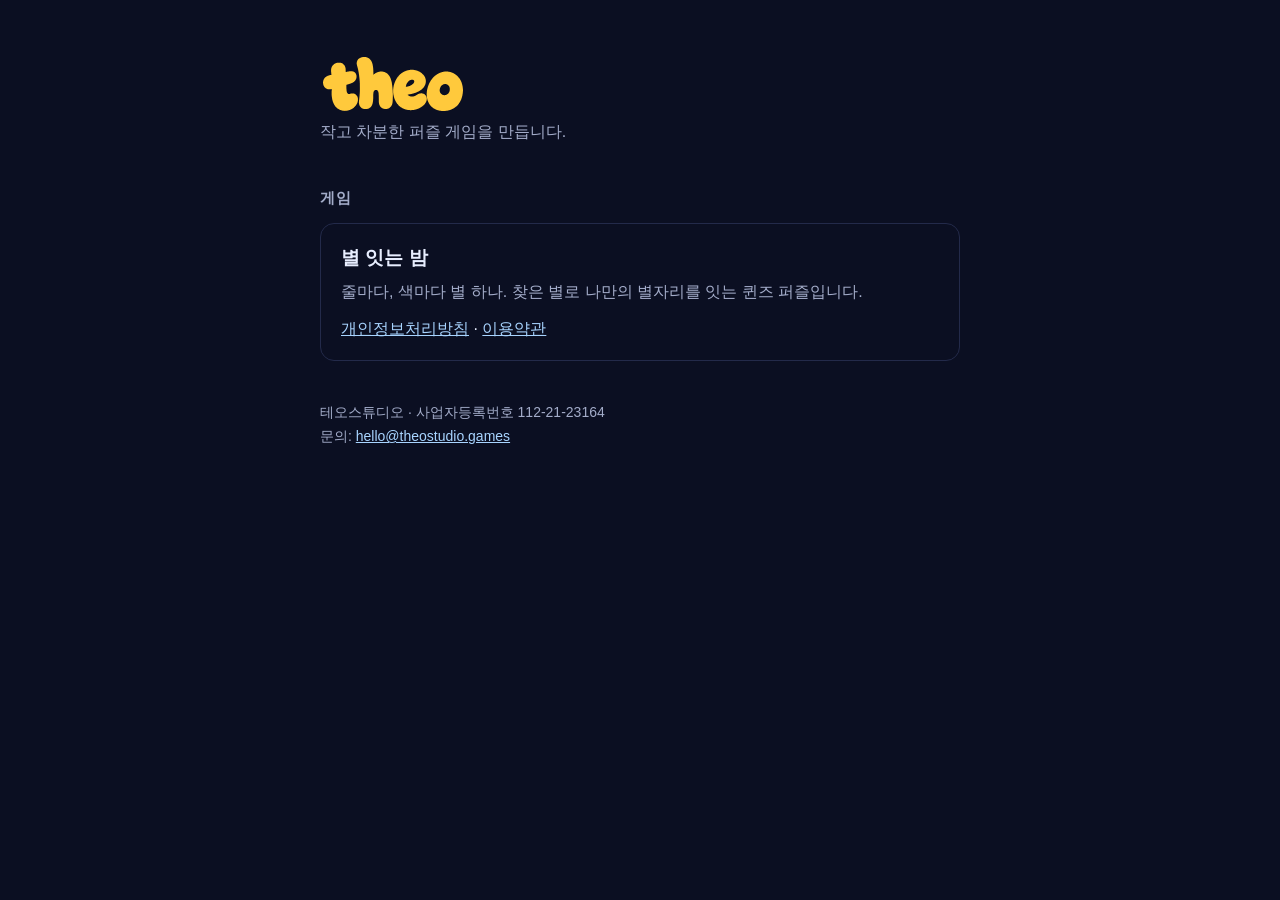
==== index.html @ 3d40fd0f "사이트 브랜드 적용: 파비콘·앱 아이콘·매니페스트, 상단 theo 로고, 약관 링크, 사업자 정보·문의 hello@" ====
<!doctype html>
<html lang="ko">
<head>
<meta charset="utf-8">
<meta name="viewport" content="width=device-width, initial-scale=1">
<link rel="icon" href="/favicon.ico" sizes="any">
<link rel="icon" href="/favicon.svg" type="image/svg+xml">
<link rel="apple-touch-icon" href="/apple-touch-icon.png">
<link rel="manifest" href="/site.webmanifest">
<meta name="theme-color" content="#0b0f22">
<title>theo studio games</title>
<style>
  :root { --bg: #0b0f22; --fg: #e8eeff; --muted: #a3acc9; --line: #232a4a; --accent: #a8d4ff; }
  body { margin: 0; background: var(--bg); color: var(--fg); font: 16px/1.7 -apple-system, "Apple SD Gothic Neo", "Noto Sans KR", sans-serif; }
  main { max-width: 640px; margin: 0 auto; padding: 56px 20px 64px; }
  h1 { font-size: 28px; margin: 0 0 6px; }
  .lead { color: var(--muted); margin: 0 0 40px; }
  h2 { font-size: 15px; color: var(--muted); font-weight: 600; letter-spacing: .04em; margin: 0 0 12px; }
  .app { border: 1px solid var(--line); border-radius: 14px; padding: 18px 20px; }
  .app h3 { margin: 0 0 4px; font-size: 19px; }
  .app p { margin: 0 0 10px; color: var(--muted); }
  a { color: var(--accent); }
  footer { margin-top: 40px; color: var(--muted); font-size: 14px; }
</style>
</head>
<body>
<main>
  <h1><img src="/logo-header.svg" alt="theo studio games" width="168" height="56" style="display:block;margin-left:-11px"></h1>
  <p class="lead">작고 차분한 퍼즐 게임을 만듭니다.</p>

  <h2>게임</h2>
  <div class="app">
    <h3>별 잇는 밤</h3>
    <p>줄마다, 색마다 별 하나. 찾은 별로 나만의 별자리를 잇는 퀸즈 퍼즐입니다.</p>
    <a href="starnight/privacy/">개인정보처리방침</a> · <a href="starnight/terms/">이용약관</a>
  </div>

  <footer>테오스튜디오 · 사업자등록번호 112-21-23164<br>문의: <a href="mailto:hello@theostudio.games">hello@theostudio.games</a></footer>
</main>
</body>
</html>
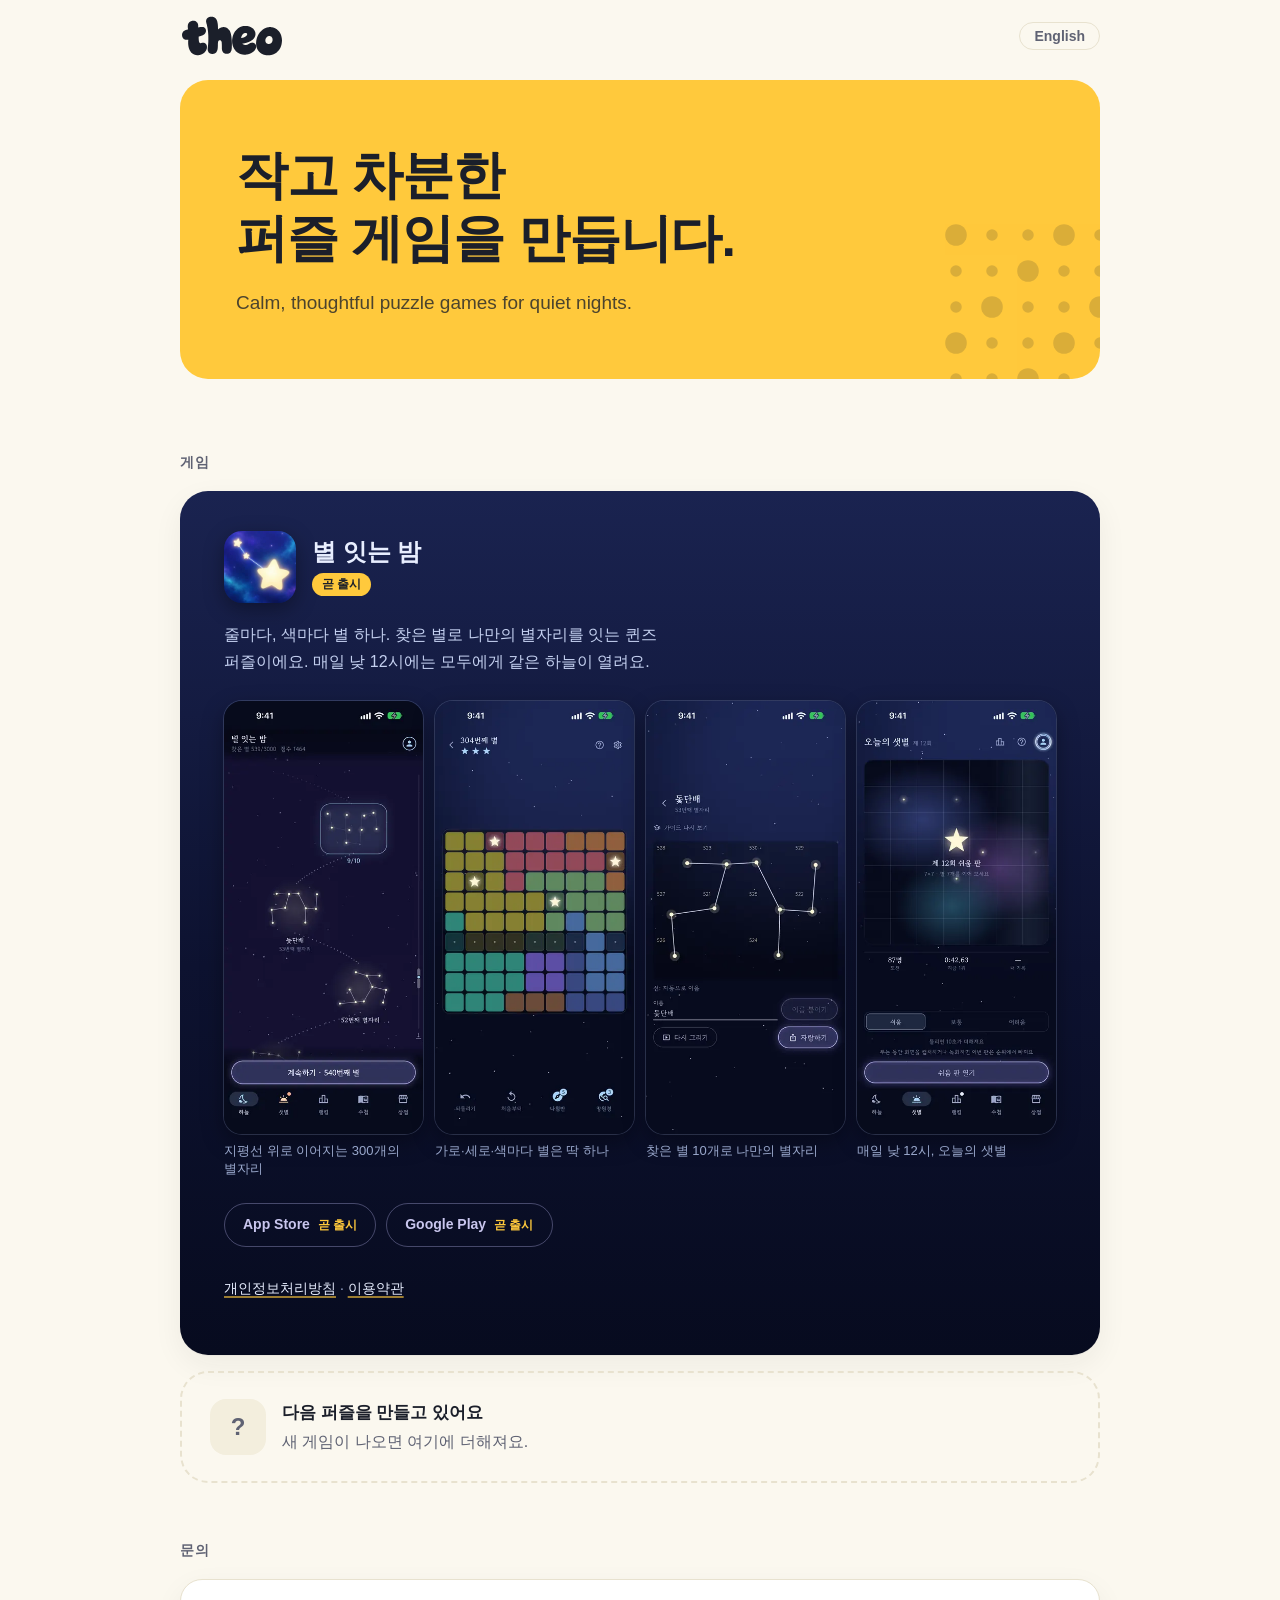
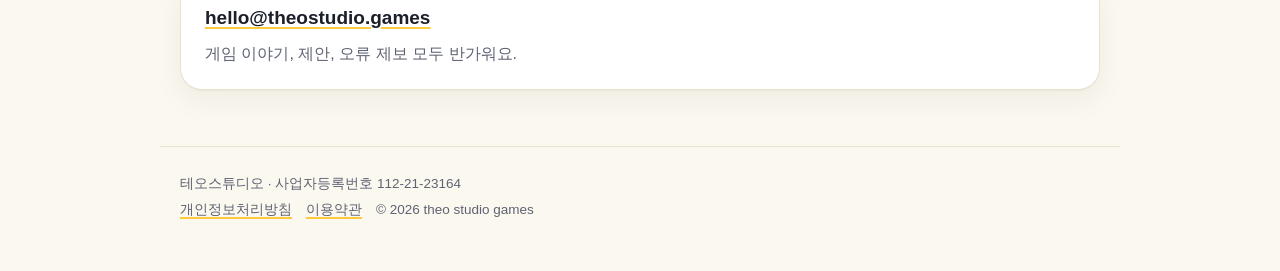
==== commit 0ddb8f04: "theostudio.games 홈페이지 전면 디자인: 노랑 theo 브랜드, 별 잇는 밤 카드(실기 화면 4장·곧 출시), 다음 게임 자리, 한/영, 다크·라이트, 약관·방침 공통" ====
--- a/index.html
+++ b/index.html
@@ -3,39 +3,42 @@
 <head>
 <meta charset="utf-8">
 <meta name="viewport" content="width=device-width, initial-scale=1">
-<link rel="icon" href="/favicon.ico" sizes="any">
-<link rel="icon" href="/favicon.svg" type="image/svg+xml">
-<link rel="apple-touch-icon" href="/apple-touch-icon.png">
-<link rel="manifest" href="/site.webmanifest">
-<meta name="theme-color" content="#0b0f22">
 <title>theo studio games</title>
-<style>
-  :root { --bg: #0b0f22; --fg: #e8eeff; --muted: #a3acc9; --line: #232a4a; --accent: #a8d4ff; }
-  body { margin: 0; background: var(--bg); color: var(--fg); font: 16px/1.7 -apple-system, "Apple SD Gothic Neo", "Noto Sans KR", sans-serif; }
-  main { max-width: 640px; margin: 0 auto; padding: 56px 20px 64px; }
-  h1 { font-size: 28px; margin: 0 0 6px; }
-  .lead { color: var(--muted); margin: 0 0 40px; }
-  h2 { font-size: 15px; color: var(--muted); font-weight: 600; letter-spacing: .04em; margin: 0 0 12px; }
-  .app { border: 1px solid var(--line); border-radius: 14px; padding: 18px 20px; }
-  .app h3 { margin: 0 0 4px; font-size: 19px; }
-  .app p { margin: 0 0 10px; color: var(--muted); }
-  a { color: var(--accent); }
-  footer { margin-top: 40px; color: var(--muted); font-size: 14px; }
-</style>
+<meta name="description" content="작고 차분한 퍼즐 게임을 만듭니다.">
+<meta name="color-scheme" content="light dark">
+<meta name="theme-color" content="#fbf8ef" media="(prefers-color-scheme: light)">
+<meta name="theme-color" content="#13161f" media="(prefers-color-scheme: dark)">
+<link rel="icon" href="favicon.ico" sizes="any">
+<link rel="icon" href="favicon.svg" type="image/svg+xml">
+<link rel="apple-touch-icon" href="apple-touch-icon.png">
+<link rel="manifest" href="site.webmanifest">
+<link rel="stylesheet" href="style.css">
+<meta property="og:title" content="theo studio games">
+<meta property="og:description" content="작고 차분한 퍼즐 게임을 만듭니다.">
+<meta property="og:image" content="https://theostudio.games/icon-512.png">
 </head>
-<body>
-<main>
-  <h1><img src="/logo-header.svg" alt="theo studio games" width="168" height="56" style="display:block;margin-left:-11px"></h1>
-  <p class="lead">작고 차분한 퍼즐 게임을 만듭니다.</p>
+<body><div class="wrap"><header class="top">
+  <a class="logo" href="./" aria-label="theo studio games"><img class="on-light" src="img/theo-navy.svg" alt="theo" width="120" height="40"><img class="on-dark" src="img/theo-yellow.svg" alt="theo" width="120" height="40"></a>
+  <a class="lang" href="en/" hreflang="en" lang="en">English</a>
+</header></div>
+<main class="wrap">
+  <section class="hero"><h1>작고 차분한<br>퍼즐 게임을 만듭니다.</h1><p lang="en">Calm, thoughtful puzzle games for quiet nights.</p><svg class="dots" viewBox="0 0 100 100" aria-hidden="true"><g fill="#1b1f2a"><circle cx="10" cy="10" r="6"/><circle cx="10" cy="30" r="3.2"/><circle cx="10" cy="50" r="3.2"/><circle cx="10" cy="70" r="6"/><circle cx="10" cy="90" r="3.2"/><circle cx="30" cy="10" r="3.2"/><circle cx="30" cy="30" r="3.2"/><circle cx="30" cy="50" r="6"/><circle cx="30" cy="70" r="3.2"/><circle cx="30" cy="90" r="3.2"/><circle cx="50" cy="10" r="3.2"/><circle cx="50" cy="30" r="6"/><circle cx="50" cy="50" r="3.2"/><circle cx="50" cy="70" r="3.2"/><circle cx="50" cy="90" r="6"/><circle cx="70" cy="10" r="6"/><circle cx="70" cy="30" r="3.2"/><circle cx="70" cy="50" r="3.2"/><circle cx="70" cy="70" r="6"/><circle cx="70" cy="90" r="3.2"/><circle cx="90" cy="10" r="3.2"/><circle cx="90" cy="30" r="3.2"/><circle cx="90" cy="50" r="6"/><circle cx="90" cy="70" r="3.2"/><circle cx="90" cy="90" r="3.2"/></g></svg></section>
 
-  <h2>게임</h2>
-  <div class="app">
-    <h3>별 잇는 밤</h3>
-    <p>줄마다, 색마다 별 하나. 찾은 별로 나만의 별자리를 잇는 퀸즈 퍼즐입니다.</p>
-    <a href="starnight/privacy/">개인정보처리방침</a> · <a href="starnight/terms/">이용약관</a>
-  </div>
+  <section class="sec" aria-labelledby="games"><h2 id="games">게임</h2>
+    <article class="game">
+      <div class="game-head"><img src="img/starnight-icon.webp" alt="" width="72" height="72"><div><h3>별 잇는 밤</h3><span class="badge">곧 출시</span></div></div>
+      <p class="game-desc">줄마다, 색마다 별 하나. 찾은 별로 나만의 별자리를 잇는 퀸즈 퍼즐이에요. 매일 낮 12시에는 모두에게 같은 하늘이 열려요.</p>
+      <div class="shots"><figure><img src="img/starnight-sky-ko.webp" alt="지평선 위로 이어지는 300개의 별자리" width="390" height="847" loading="lazy"><figcaption>지평선 위로 이어지는 300개의 별자리</figcaption></figure><figure><img src="img/starnight-board-ko.webp" alt="가로·세로·색마다 별은 딱 하나" width="390" height="847" loading="lazy"><figcaption>가로·세로·색마다 별은 딱 하나</figcaption></figure><figure><img src="img/starnight-constellation-ko.webp" alt="찾은 별 10개로 나만의 별자리" width="390" height="847" loading="lazy"><figcaption>찾은 별 10개로 나만의 별자리</figcaption></figure><figure><img src="img/starnight-daily-ko.webp" alt="매일 낮 12시, 오늘의 샛별" width="390" height="847" loading="lazy"><figcaption>매일 낮 12시, 오늘의 샛별</figcaption></figure></div>
+      <div class="stores"><span class="store">App Store <small>곧 출시</small></span><span class="store">Google Play <small>곧 출시</small></span></div>
+      <p class="game-links"><a href="starnight/privacy/">개인정보처리방침</a> · <a href="starnight/terms/">이용약관</a></p>
+    </article>
+    <div class="next"><span class="ph" aria-hidden="true">?</span><div><b>다음 퍼즐을 만들고 있어요</b>새 게임이 나오면 여기에 더해져요.</div></div>
+  </section>
 
-  <footer>테오스튜디오 · 사업자등록번호 112-21-23164<br>문의: <a href="mailto:hello@theostudio.games">hello@theostudio.games</a></footer>
+  <section class="sec" aria-labelledby="contact"><h2 id="contact">문의</h2>
+    <div class="contact"><p><a href="mailto:hello@theostudio.games">hello@theostudio.games</a></p><p style="margin-top:6px;color:var(--muted)">게임 이야기, 제안, 오류 제보 모두 반가워요.</p></div>
+  </section>
 </main>
+<footer class="wrap foot"><div class="row"><span>테오스튜디오 · 사업자등록번호 112-21-23164</span></div><div class="row"><a href="starnight/privacy/">개인정보처리방침</a><a href="starnight/terms/">이용약관</a><span>© 2026 theo studio games</span></div></footer>
 </body>
 </html>
--- a/style.css
+++ b/style.css
@@ -0,0 +1,92 @@
+/* theo studio games · 브랜드: 노랑 #ffc93c · 남색 #1b1f2a (theo-infra/docs/브랜드.md) */
+:root{
+  --yellow:#ffc93c; --navy:#1b1f2a;
+  --bg:#fbf8ef; --surface:#ffffff; --fg:#1b1f2a; --muted:#5f6273; --line:#e8e2cf;
+  --link:#1b1f2a; --link-line:#ffc93c; --chip:#f3eedd;
+  --shadow:0 1px 0 rgba(27,31,42,.04),0 10px 30px rgba(27,31,42,.06);
+}
+@media (prefers-color-scheme:dark){
+  :root{
+    --bg:#13161f; --surface:#1b1f2a; --fg:#f3f1ea; --muted:#a9abb8; --line:#2b3040;
+    --link:#ffc93c; --link-line:rgba(255,201,60,.45); --chip:#242938;
+    --shadow:0 1px 0 rgba(0,0,0,.2),0 10px 30px rgba(0,0,0,.25);
+  }
+}
+*{box-sizing:border-box}
+html{-webkit-text-size-adjust:100%}
+body{margin:0;background:var(--bg);color:var(--fg);font:16px/1.7 -apple-system,BlinkMacSystemFont,"Apple SD Gothic Neo","Noto Sans KR","Segoe UI",sans-serif;word-break:keep-all;overflow-wrap:break-word}
+a{color:var(--link);text-decoration:underline;text-decoration-color:var(--link-line);text-decoration-thickness:2px;text-underline-offset:3px}
+a:hover{text-decoration-color:currentColor}
+img{max-width:100%;display:block}
+.wrap{max-width:960px;margin:0 auto;padding:0 20px}
+
+/* 위 막대 */
+.top{display:flex;align-items:center;justify-content:space-between;height:72px}
+.logo{display:block;width:120px;height:40px;margin-left:-8px}
+.logo .on-dark{display:none}
+@media (prefers-color-scheme:dark){.logo .on-light{display:none}.logo .on-dark{display:block}}
+.lang{font-size:14px;font-weight:600;text-decoration:none;color:var(--muted);border:1px solid var(--line);border-radius:999px;padding:6px 14px;line-height:1}
+.lang:hover{color:var(--fg);border-color:var(--fg)}
+
+/* 첫 화면 */
+.hero{background:var(--yellow);color:var(--navy);border-radius:28px;padding:44px 28px 40px;margin:8px 0 56px;position:relative;overflow:hidden}
+.hero h1{margin:0;font-size:clamp(30px,7.4vw,52px);line-height:1.22;letter-spacing:-.02em;font-weight:800;max-width:14em}
+.hero p{margin:16px 0 0;font-size:clamp(16px,2.4vw,19px);font-weight:500;opacity:.78;max-width:30em}
+.hero .dots{position:absolute;right:-18px;bottom:-18px;width:180px;height:180px;opacity:.16;pointer-events:none}
+
+/* 구역 제목 */
+.sec{margin:0 0 56px}
+.sec h2{font-size:14px;font-weight:700;letter-spacing:.08em;text-transform:uppercase;color:var(--muted);margin:0 0 16px}
+
+/* 게임 카드 */
+.game{background:linear-gradient(180deg,#1a2350 0%,#0d1230 55%,#070b1f 100%);color:#e8eeff;border-radius:28px;padding:28px 0 28px;box-shadow:var(--shadow);overflow:hidden}
+.game-head{display:flex;gap:16px;align-items:center;padding:0 28px}
+.game-head img{width:72px;height:72px;border-radius:18px;flex:none;box-shadow:0 6px 20px rgba(0,0,0,.35)}
+.game-head h3{margin:0;font-size:24px;line-height:1.25;font-weight:800}
+.badge{display:inline-block;margin-top:6px;font-size:12px;font-weight:700;color:var(--navy);background:var(--yellow);border-radius:999px;padding:3px 10px;line-height:1.4}
+.game-desc{padding:0 28px;margin:18px 0 0;color:#c4d0f0;font-size:16px;max-width:36em}
+.shots{display:flex;gap:12px;overflow-x:auto;scroll-snap-type:x mandatory;scroll-padding-inline:28px;padding:22px 28px 6px;scrollbar-width:none}
+.shots::-webkit-scrollbar{display:none}
+.shots figure{margin:0;flex:0 0 46%;max-width:210px;scroll-snap-align:start}
+.shots img{width:100%;height:auto;aspect-ratio:390/847;object-fit:cover;border-radius:18px;box-shadow:0 0 0 1px rgba(190,210,255,.18),0 8px 22px rgba(0,0,0,.35)}
+.shots figcaption{font-size:13px;color:#9aa8cc;margin-top:8px;line-height:1.45}
+.stores{display:flex;flex-wrap:wrap;gap:10px;padding:18px 28px 0}
+.store{display:inline-flex;align-items:center;gap:8px;height:44px;padding:0 18px;border-radius:999px;font-size:14px;font-weight:600;color:#c9c6ee;border:1px solid rgba(200,195,255,.32)}
+.store small{font-size:12px;font-weight:600;color:var(--yellow)}
+.game-links{padding:16px 28px 0;font-size:14px;color:#9aa8cc}
+.game-links a{color:#e8eeff;text-decoration-color:rgba(255,201,60,.6)}
+
+/* 다음 자리 */
+.next{margin-top:16px;border:2px dashed var(--line);border-radius:28px;padding:26px 28px;display:flex;gap:16px;align-items:center;color:var(--muted)}
+.next .ph{width:56px;height:56px;border-radius:16px;background:var(--chip);flex:none;display:grid;place-items:center;font-size:24px;font-weight:800;color:var(--muted)}
+.next b{display:block;color:var(--fg);font-size:17px}
+
+/* 문의 */
+.contact{background:var(--surface);border:1px solid var(--line);border-radius:22px;padding:22px 24px;box-shadow:var(--shadow)}
+.contact p{margin:0}
+.contact a{font-size:19px;font-weight:700}
+
+/* 하단 */
+.foot{border-top:1px solid var(--line);padding-top:24px;padding-bottom:48px;font-size:13.5px;color:var(--muted);line-height:1.9}
+.foot a{color:var(--muted)}
+.foot .row{display:flex;flex-wrap:wrap;gap:4px 14px}
+
+@media (min-width:720px){
+  .hero{padding:64px 56px 60px;margin-bottom:72px}
+  .game-head,.game-desc,.stores,.game-links{padding-left:44px;padding-right:44px}
+  .game{padding:40px 0}
+  .shots{padding:26px 44px 6px;overflow:visible}
+  .shots figure{flex:1 1 0}
+}
+
+/* 약관·방침 문서 */
+.doc{max-width:720px;margin:0 auto;padding:8px 20px 40px}
+.doc h1{font-size:28px;line-height:1.3;margin:12px 0 4px}
+.doc h2{font-size:18px;margin:36px 0 8px;padding-top:14px;border-top:1px solid var(--line)}
+.doc .meta{color:var(--muted);font-size:14px;margin:0 0 24px}
+.doc table{width:100%;border-collapse:collapse;font-size:14.5px;margin:8px 0}
+.doc th,.doc td{text-align:left;vertical-align:top;padding:8px 10px;border-bottom:1px solid var(--line)}
+.doc th{color:var(--muted);font-weight:600}
+.doc .wrap{overflow-x:auto;padding:0}
+.crumb{font-size:14px;color:var(--muted)}
+.crumb a{color:var(--muted)}
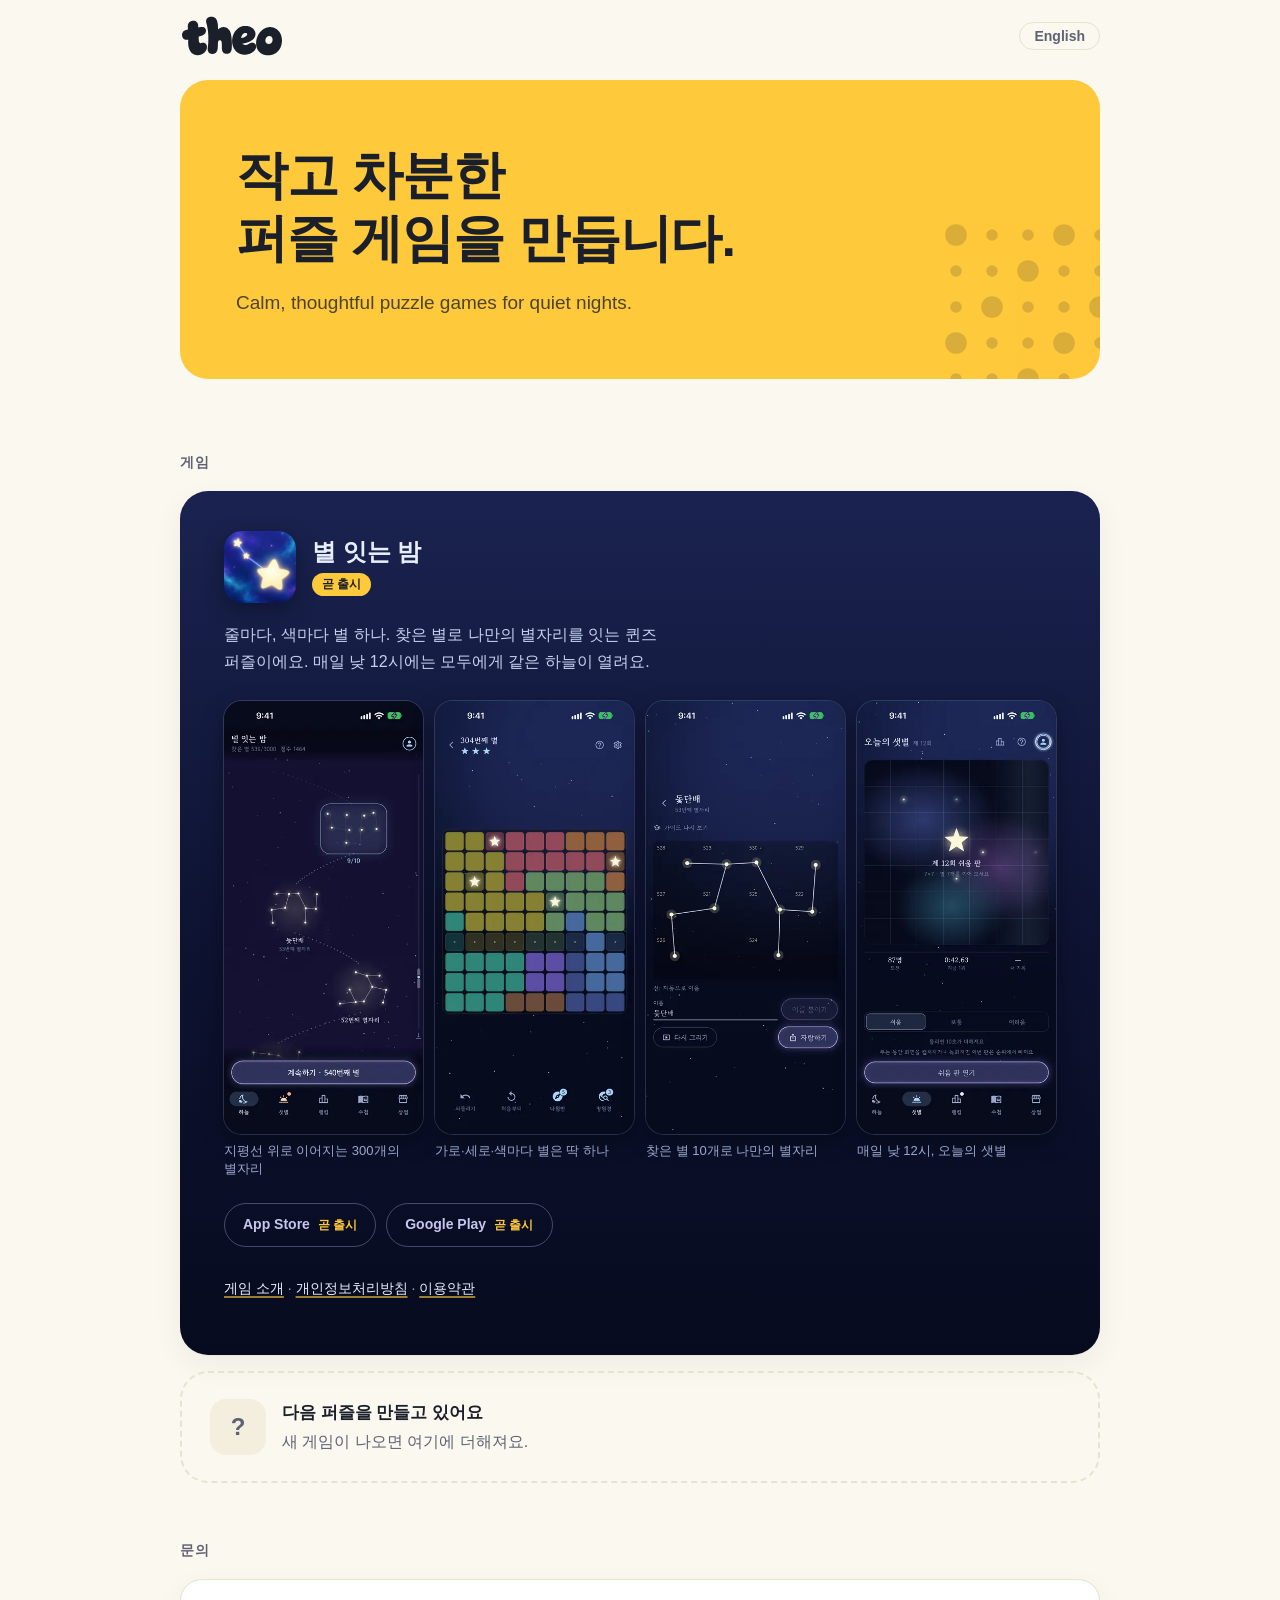
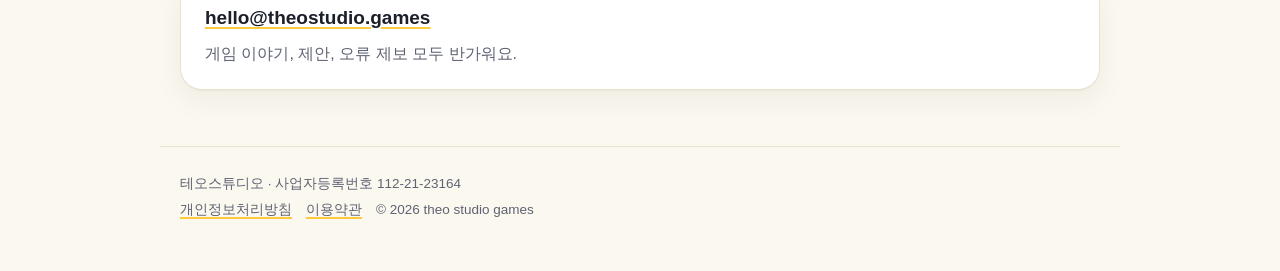
==== commit d32de87e: "별 잇는 밤 소개 페이지 /starnight/·/en/starnight/ 추가(공유 카드 주소 404 해소), 홈 카드에서 연결" ====
--- a/index.html
+++ b/index.html
@@ -26,11 +26,11 @@
 
   <section class="sec" aria-labelledby="games"><h2 id="games">게임</h2>
     <article class="game">
-      <div class="game-head"><img src="img/starnight-icon.webp" alt="" width="72" height="72"><div><h3>별 잇는 밤</h3><span class="badge">곧 출시</span></div></div>
+      <div class="game-head"><img src="img/starnight-icon.webp" alt="" width="72" height="72"><div><h3><a href="starnight/" style="color:inherit;text-decoration:none">별 잇는 밤</a></h3><span class="badge">곧 출시</span></div></div>
       <p class="game-desc">줄마다, 색마다 별 하나. 찾은 별로 나만의 별자리를 잇는 퀸즈 퍼즐이에요. 매일 낮 12시에는 모두에게 같은 하늘이 열려요.</p>
       <div class="shots"><figure><img src="img/starnight-sky-ko.webp" alt="지평선 위로 이어지는 300개의 별자리" width="390" height="847" loading="lazy"><figcaption>지평선 위로 이어지는 300개의 별자리</figcaption></figure><figure><img src="img/starnight-board-ko.webp" alt="가로·세로·색마다 별은 딱 하나" width="390" height="847" loading="lazy"><figcaption>가로·세로·색마다 별은 딱 하나</figcaption></figure><figure><img src="img/starnight-constellation-ko.webp" alt="찾은 별 10개로 나만의 별자리" width="390" height="847" loading="lazy"><figcaption>찾은 별 10개로 나만의 별자리</figcaption></figure><figure><img src="img/starnight-daily-ko.webp" alt="매일 낮 12시, 오늘의 샛별" width="390" height="847" loading="lazy"><figcaption>매일 낮 12시, 오늘의 샛별</figcaption></figure></div>
       <div class="stores"><span class="store">App Store <small>곧 출시</small></span><span class="store">Google Play <small>곧 출시</small></span></div>
-      <p class="game-links"><a href="starnight/privacy/">개인정보처리방침</a> · <a href="starnight/terms/">이용약관</a></p>
+      <p class="game-links"><a href="starnight/">게임 소개</a> · <a href="starnight/privacy/">개인정보처리방침</a> · <a href="starnight/terms/">이용약관</a></p>
     </article>
     <div class="next"><span class="ph" aria-hidden="true">?</span><div><b>다음 퍼즐을 만들고 있어요</b>새 게임이 나오면 여기에 더해져요.</div></div>
   </section>
--- a/style.css
+++ b/style.css
@@ -90,3 +90,13 @@
 .doc .wrap{overflow-x:auto;padding:0}
 .crumb{font-size:14px;color:var(--muted)}
 .crumb a{color:var(--muted)}
+
+/* 게임 소개 페이지 */
+.game.solo{margin:8px 0 56px}
+.game.solo .game-head img{width:96px;height:96px;border-radius:24px}
+.game.solo h1{margin:0;font-size:clamp(28px,6vw,40px);line-height:1.2;font-weight:800}
+.game-desc.lead{font-size:clamp(17px,2.6vw,20px);color:#dfe6ff}
+.feats{list-style:none;margin:22px 0 0;padding:0 28px;display:grid;gap:14px}
+.feats li{background:rgba(200,220,255,.06);border:1px solid rgba(190,210,255,.15);border-radius:18px;padding:16px 18px;color:#c4d0f0;font-size:15px;line-height:1.6}
+.feats b{display:block;color:#fff;font-size:17px;margin-bottom:2px}
+@media (min-width:720px){.feats{grid-template-columns:1fr 1fr;padding:0 44px}}
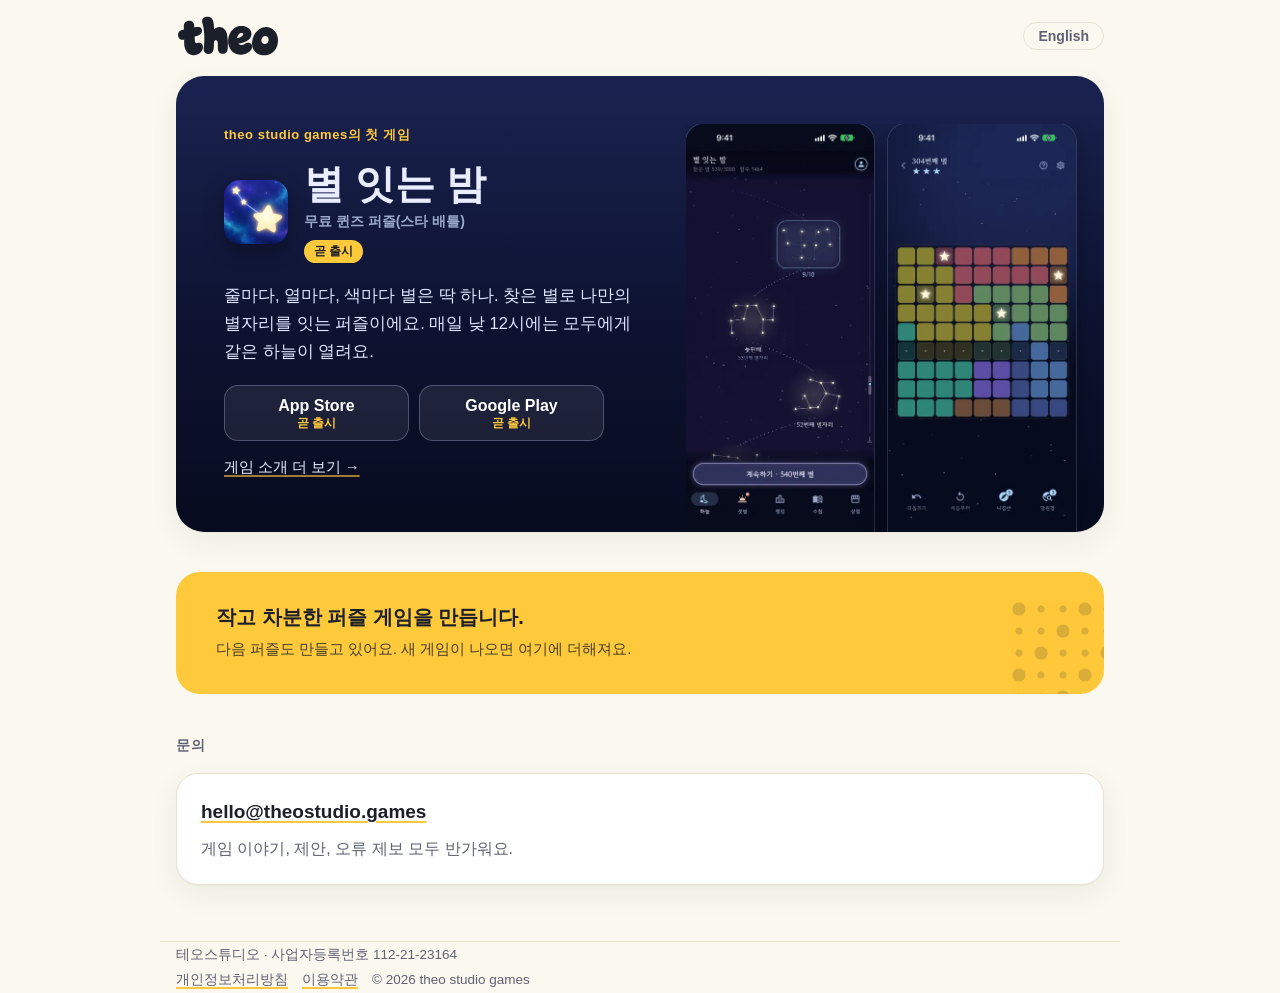
==== commit 103cbf1e: "홈 A안(첫 화면 게임 카드·무료 퀸즈 퍼즐·큰 스토어 버튼·스튜디오 노랑 띠·PC 2단)·/get 받기 착지 화면(출시 전 안내·PC 전용 QR)·/en/get 추가, 소개 페이" ====
--- a/index.html
+++ b/index.html
@@ -16,24 +16,31 @@
 <meta property="og:title" content="theo studio games">
 <meta property="og:description" content="작고 차분한 퍼즐 게임을 만듭니다.">
 <meta property="og:image" content="https://theostudio.games/icon-512.png">
+<link rel="canonical" href="https://theostudio.games/">
+<link rel="alternate" hreflang="ko" href="https://theostudio.games/">
+<link rel="alternate" hreflang="en" href="https://theostudio.games/en/">
+<link rel="alternate" hreflang="x-default" href="https://theostudio.games/">
+<meta property="og:url" content="https://theostudio.games/">
+<meta property="og:type" content="website">
+<meta property="og:site_name" content="theo studio games">
+<meta name="twitter:card" content="summary">
+<script type="application/ld+json">{"@context": "https://schema.org", "@type": "WebSite", "name": "theo studio games", "url": "https://theostudio.games/", "inLanguage": "ko", "publisher": {"@type": "Organization", "name": "theo studio games", "alternateName": "테오스튜디오", "url": "https://theostudio.games/", "logo": "https://theostudio.games/icon-512.png", "email": "hello@theostudio.games"}}</script>
+<script src="/stores.js" defer></script>
 </head>
 <body><div class="wrap"><header class="top">
   <a class="logo" href="./" aria-label="theo studio games"><img class="on-light" src="img/theo-navy.svg" alt="theo" width="120" height="40"><img class="on-dark" src="img/theo-yellow.svg" alt="theo" width="120" height="40"></a>
   <a class="lang" href="en/" hreflang="en" lang="en">English</a>
 </header></div>
 <main class="wrap">
-  <section class="hero"><h1>작고 차분한<br>퍼즐 게임을 만듭니다.</h1><p lang="en">Calm, thoughtful puzzle games for quiet nights.</p><svg class="dots" viewBox="0 0 100 100" aria-hidden="true"><g fill="#1b1f2a"><circle cx="10" cy="10" r="6"/><circle cx="10" cy="30" r="3.2"/><circle cx="10" cy="50" r="3.2"/><circle cx="10" cy="70" r="6"/><circle cx="10" cy="90" r="3.2"/><circle cx="30" cy="10" r="3.2"/><circle cx="30" cy="30" r="3.2"/><circle cx="30" cy="50" r="6"/><circle cx="30" cy="70" r="3.2"/><circle cx="30" cy="90" r="3.2"/><circle cx="50" cy="10" r="3.2"/><circle cx="50" cy="30" r="6"/><circle cx="50" cy="50" r="3.2"/><circle cx="50" cy="70" r="3.2"/><circle cx="50" cy="90" r="6"/><circle cx="70" cy="10" r="6"/><circle cx="70" cy="30" r="3.2"/><circle cx="70" cy="50" r="3.2"/><circle cx="70" cy="70" r="6"/><circle cx="70" cy="90" r="3.2"/><circle cx="90" cy="10" r="3.2"/><circle cx="90" cy="30" r="3.2"/><circle cx="90" cy="50" r="6"/><circle cx="90" cy="70" r="3.2"/><circle cx="90" cy="90" r="3.2"/></g></svg></section>
+  <article class="game hero-game"><div class="hg-text">
+    <p class="eyebrow">theo studio games의 첫 게임</p>
+    <div class="game-head"><img src="img/starnight-icon.webp" alt="" width="64" height="64"><div><h1><a href="starnight/">별 잇는 밤</a></h1><span class="kw">무료 퀸즈 퍼즐(스타 배틀)</span><span class="badge" data-launch-badge>곧 출시</span></div></div>
+    <p class="game-desc">줄마다, 열마다, 색마다 별은 딱 하나. 찾은 별로 나만의 별자리를 잇는 퍼즐이에요. 매일 낮 12시에는 모두에게 같은 하늘이 열려요.</p>
+    <div class="stores big"><a class="store" data-store="ios" aria-disabled="true"><span class="txt">App Store <small data-soon>곧 출시</small></span></a><a class="store has-badge" data-store="android" aria-disabled="true"><img class="badge-img" src="img/badge-googleplay-ko.png" alt="Google Play에서 다운로드" width="646" height="250"><span class="txt">Google Play <small data-soon>곧 출시</small></span></a></div>
+    <p class="more"><a href="starnight/">게임 소개 더 보기 →</a></p>
+  </div><div class="shots"><figure><img src="img/starnight-sky-ko.webp" alt="지평선 위로 이어지는 300개의 별자리" width="390" height="847" loading="lazy"><figcaption>지평선 위로 이어지는 300개의 별자리</figcaption></figure><figure><img src="img/starnight-board-ko.webp" alt="가로·세로·색마다 별은 딱 하나" width="390" height="847" loading="lazy"><figcaption>가로·세로·색마다 별은 딱 하나</figcaption></figure><figure><img src="img/starnight-constellation-ko.webp" alt="찾은 별 10개로 나만의 별자리" width="390" height="847" loading="lazy"><figcaption>찾은 별 10개로 나만의 별자리</figcaption></figure><figure><img src="img/starnight-daily-ko.webp" alt="매일 낮 12시, 오늘의 샛별" width="390" height="847" loading="lazy"><figcaption>매일 낮 12시, 오늘의 샛별</figcaption></figure></div></article>
 
-  <section class="sec" aria-labelledby="games"><h2 id="games">게임</h2>
-    <article class="game">
-      <div class="game-head"><img src="img/starnight-icon.webp" alt="" width="72" height="72"><div><h3><a href="starnight/" style="color:inherit;text-decoration:none">별 잇는 밤</a></h3><span class="badge">곧 출시</span></div></div>
-      <p class="game-desc">줄마다, 색마다 별 하나. 찾은 별로 나만의 별자리를 잇는 퀸즈 퍼즐이에요. 매일 낮 12시에는 모두에게 같은 하늘이 열려요.</p>
-      <div class="shots"><figure><img src="img/starnight-sky-ko.webp" alt="지평선 위로 이어지는 300개의 별자리" width="390" height="847" loading="lazy"><figcaption>지평선 위로 이어지는 300개의 별자리</figcaption></figure><figure><img src="img/starnight-board-ko.webp" alt="가로·세로·색마다 별은 딱 하나" width="390" height="847" loading="lazy"><figcaption>가로·세로·색마다 별은 딱 하나</figcaption></figure><figure><img src="img/starnight-constellation-ko.webp" alt="찾은 별 10개로 나만의 별자리" width="390" height="847" loading="lazy"><figcaption>찾은 별 10개로 나만의 별자리</figcaption></figure><figure><img src="img/starnight-daily-ko.webp" alt="매일 낮 12시, 오늘의 샛별" width="390" height="847" loading="lazy"><figcaption>매일 낮 12시, 오늘의 샛별</figcaption></figure></div>
-      <div class="stores"><span class="store">App Store <small>곧 출시</small></span><span class="store">Google Play <small>곧 출시</small></span></div>
-      <p class="game-links"><a href="starnight/">게임 소개</a> · <a href="starnight/privacy/">개인정보처리방침</a> · <a href="starnight/terms/">이용약관</a></p>
-    </article>
-    <div class="next"><span class="ph" aria-hidden="true">?</span><div><b>다음 퍼즐을 만들고 있어요</b>새 게임이 나오면 여기에 더해져요.</div></div>
-  </section>
+  <section class="studio"><h2>작고 차분한 퍼즐 게임을 만듭니다.</h2><p>다음 퍼즐도 만들고 있어요. 새 게임이 나오면 여기에 더해져요.</p><svg class="dots" viewBox="0 0 100 100" aria-hidden="true"><g fill="#1b1f2a"><circle cx="10" cy="10" r="6"/><circle cx="10" cy="30" r="3.2"/><circle cx="10" cy="50" r="3.2"/><circle cx="10" cy="70" r="6"/><circle cx="10" cy="90" r="3.2"/><circle cx="30" cy="10" r="3.2"/><circle cx="30" cy="30" r="3.2"/><circle cx="30" cy="50" r="6"/><circle cx="30" cy="70" r="3.2"/><circle cx="30" cy="90" r="3.2"/><circle cx="50" cy="10" r="3.2"/><circle cx="50" cy="30" r="6"/><circle cx="50" cy="50" r="3.2"/><circle cx="50" cy="70" r="3.2"/><circle cx="50" cy="90" r="6"/><circle cx="70" cy="10" r="6"/><circle cx="70" cy="30" r="3.2"/><circle cx="70" cy="50" r="3.2"/><circle cx="70" cy="70" r="6"/><circle cx="70" cy="90" r="3.2"/><circle cx="90" cy="10" r="3.2"/><circle cx="90" cy="30" r="3.2"/><circle cx="90" cy="50" r="6"/><circle cx="90" cy="70" r="3.2"/><circle cx="90" cy="90" r="3.2"/></g></svg></section>
 
   <section class="sec" aria-labelledby="contact"><h2 id="contact">문의</h2>
     <div class="contact"><p><a href="mailto:hello@theostudio.games">hello@theostudio.games</a></p><p style="margin-top:6px;color:var(--muted)">게임 이야기, 제안, 오류 제보 모두 반가워요.</p></div>
--- a/style.css
+++ b/style.css
@@ -100,3 +100,78 @@
 .feats li{background:rgba(200,220,255,.06);border:1px solid rgba(190,210,255,.15);border-radius:18px;padding:16px 18px;color:#c4d0f0;font-size:15px;line-height:1.6}
 .feats b{display:block;color:#fff;font-size:17px;margin-bottom:2px}
 @media (min-width:720px){.feats{grid-template-columns:1fr 1fr;padding:0 44px}}
+a.store{text-decoration:none}
+a.store[href]{cursor:pointer}
+a.store[href]:hover{border-color:var(--yellow)}
+a.store[aria-disabled]{cursor:default}
+
+/* 큰 스토어 버튼 (홈·소개·받기 공통) — a.store[data-store][aria-disabled] > small[data-soon] 연결부는 stores.js 가 씀
+   출시 전: 글자 버튼(.txt) · 출시 후: 공식 배지(.badge-img)가 있는 버튼(.has-badge)은 배지로 바뀜 */
+.stores.big{display:grid;grid-template-columns:1fr 1fr;gap:10px;padding-top:20px}
+.stores.big .store{height:56px;padding:0 8px;border-radius:14px;justify-content:center;font-size:16px;font-weight:700;color:#fff;background:rgba(255,255,255,.08);border:1px solid rgba(200,210,255,.28)}
+.stores.big .store .txt{display:flex;flex-direction:column;align-items:center;line-height:1.25;white-space:nowrap}
+.stores.big .store small{font-size:12px}
+.store .badge-img{display:none}
+.stores.big .store.has-badge:not([aria-disabled]){height:auto;min-height:56px;padding:0;background:none;border:0}
+.store.has-badge:not([aria-disabled]) .badge-img{display:block;width:100%;max-width:216px;height:auto;margin:0 auto}
+.store.has-badge:not([aria-disabled]) .txt{display:none}
+
+/* 홈: 게임이 첫 화면 */
+.wrap{padding:0 16px}
+.hero-game{margin:4px 0 40px;padding:24px 0 26px}
+.eyebrow{padding:0 20px;font-size:13px;font-weight:700;letter-spacing:.04em;color:var(--yellow);margin:0 0 14px}
+.hero-game .game-head{padding:0 20px}
+.hero-game .game-head img{width:64px;height:64px;border-radius:16px}
+.hero-game h1{margin:0;font-size:30px;line-height:1.2;font-weight:800}
+.hero-game h1 a{color:inherit;text-decoration:none}
+.kw{display:block;font-size:14px;color:#9aa8cc;font-weight:600;margin-top:2px}
+.hero-game .game-desc{padding:0 20px;font-size:16.5px;color:#dfe6ff}
+.hero-game .stores{padding:20px 20px 0}
+.hero-game .shots{padding:22px 20px 6px;scroll-padding-inline:20px}
+.more{padding:14px 20px 0;margin:0;font-size:14.5px}
+.more a{color:#e8eeff;text-decoration-color:rgba(255,201,60,.6)}
+.studio{background:var(--yellow);color:var(--navy);border-radius:24px;padding:24px 22px;margin:0 0 40px;position:relative;overflow:hidden}
+.studio h2{margin:0;font-size:20px;line-height:1.35;font-weight:800;letter-spacing:0;text-transform:none;color:var(--navy)}
+.studio p{margin:6px 0 0;font-size:14.5px;opacity:.8;position:relative}
+.studio .dots{position:absolute;right:-14px;bottom:-14px;width:110px;height:110px;opacity:.16;pointer-events:none}
+@media (min-width:720px){
+  .hero-game{display:grid;grid-template-columns:1.1fr .9fr;padding:48px 0 0;align-items:start}
+  .hero-game>.hg-text{padding:0 0 44px 28px}
+  .hero-game .eyebrow,.hero-game .game-head,.hero-game .game-desc,.hero-game .stores,.hero-game .more{padding-left:20px;padding-right:20px}
+  .hero-game h1{font-size:40px}
+  .hero-game .stores.big{max-width:420px}
+  .hero-game .shots{overflow:hidden;padding:0 28px 0 0;gap:14px;align-self:end}
+  .hero-game .shots figure{flex:1 1 0;max-width:none}
+  .hero-game .shots figure:nth-child(n+3){display:none}
+  .hero-game .shots img{border-radius:18px 18px 0 0}
+  .hero-game .shots figcaption{display:none}
+  .studio{padding:32px 40px}
+}
+.game.solo .stores.big{padding-top:20px}
+@media (min-width:720px){.game.solo .stores.big{max-width:508px}}
+
+/* 받기(/get) */
+.land{margin:8px 0 40px;padding:32px 20px 28px;text-align:center}
+.land .ic{width:112px;height:112px;border-radius:26px;margin:0 auto;box-shadow:0 10px 30px rgba(0,0,0,.45)}
+.land h1{margin:18px 0 0;font-size:32px;line-height:1.2;font-weight:800}
+.land .kw{font-size:15px;margin-top:6px}
+.land .badge{margin-top:12px}
+.land .one{margin:14px auto 0;max-width:24em;color:#c4d0f0;font-size:16px}
+.land .stores.big{grid-template-columns:1fr;padding:24px 0 0;max-width:360px;margin:0 auto}
+.land .note{margin:16px auto 0;max-width:24em;font-size:13.5px;color:#9aa8cc;line-height:1.6}
+.land .note-live{display:none}
+.is-live .land .note-live{display:inline}
+.land .links{margin:20px 0 0;font-size:14px;color:#9aa8cc}
+.land .links a{color:#e8eeff;text-decoration-color:rgba(255,201,60,.6)}
+.qr{display:none}
+@media (min-width:720px){
+  .land{display:grid;grid-template-columns:1fr 260px;gap:0 48px;text-align:left;padding:48px 52px;align-items:center}
+  .land .ic{margin:0}
+  .land .stores.big{grid-template-columns:1fr 1fr;max-width:420px;margin:0}
+  .land .one,.land .note{margin-left:0;margin-right:0}
+  .qr{display:flex;flex-direction:column;align-items:center;gap:12px;background:rgba(200,220,255,.06);border:1px solid rgba(190,210,255,.15);border-radius:22px;padding:22px}
+  .qr .code{background:#fff;border-radius:14px;padding:10px;width:180px;height:180px}
+  .qr .code img{width:100%;height:100%}
+  .qr b{font-size:16px;color:#fff}
+  .qr span{font-size:13.5px;color:#9aa8cc;text-align:center;line-height:1.55}
+}
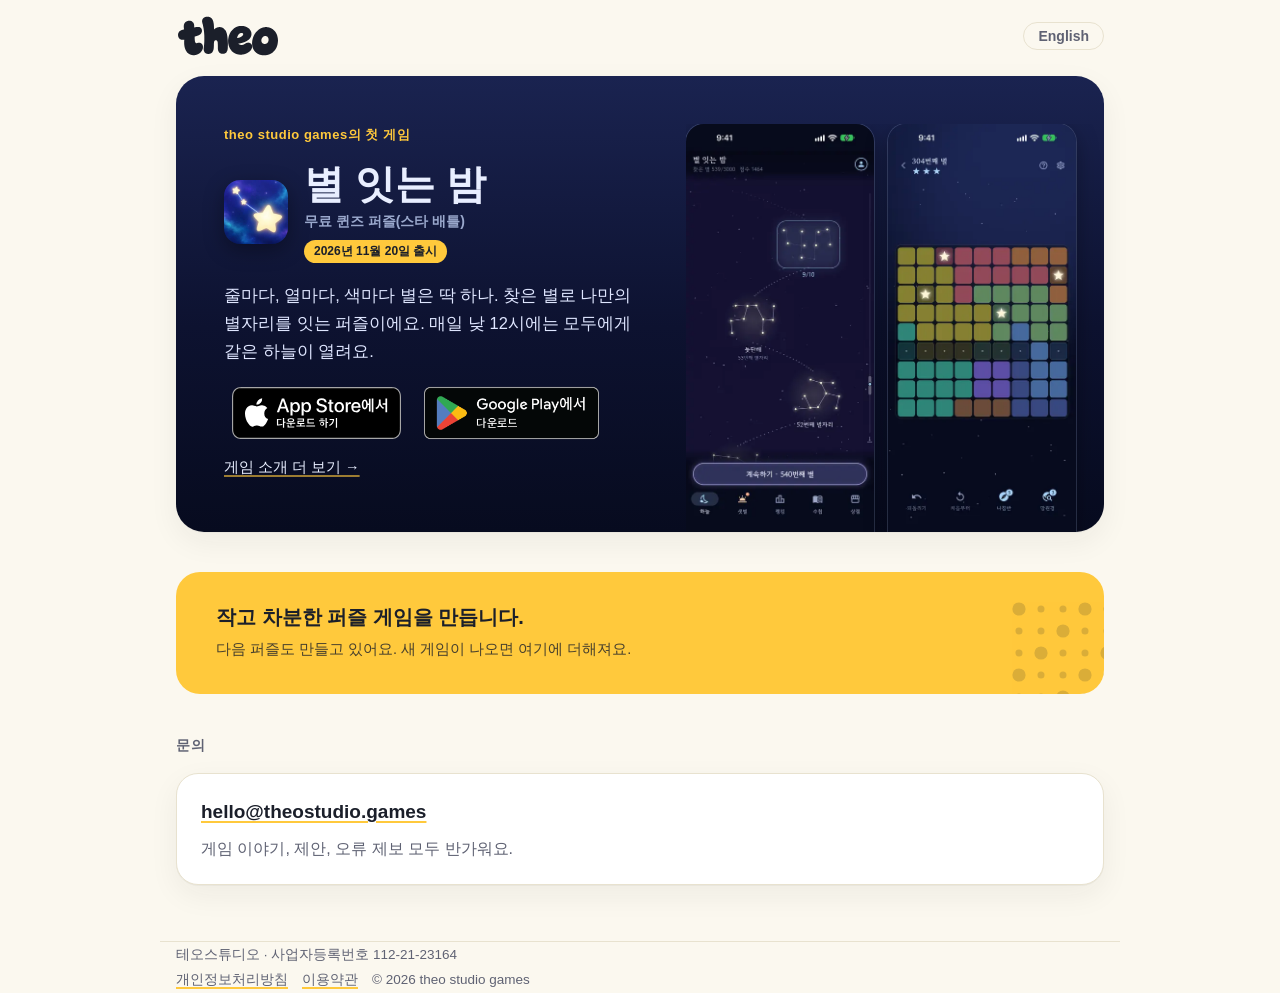
==== commit 84ff81fd: "별 잇는 밤 정식 출시(2026-11-20): 스토어 버튼 실제 링크·공식 배지, 「곧 출시」→「2026년 11월 20일 출시」, 받기 페이지 출시 전 안내 삭제, 구조화 데이터 " ====
--- a/index.html
+++ b/index.html
@@ -34,9 +34,9 @@
 <main class="wrap">
   <article class="game hero-game"><div class="hg-text">
     <p class="eyebrow">theo studio games의 첫 게임</p>
-    <div class="game-head"><img src="img/starnight-icon.webp" alt="" width="64" height="64"><div><h1><a href="starnight/">별 잇는 밤</a></h1><span class="kw">무료 퀸즈 퍼즐(스타 배틀)</span><span class="badge" data-launch-badge>곧 출시</span></div></div>
+    <div class="game-head"><img src="img/starnight-icon.webp" alt="" width="64" height="64"><div><h1><a href="starnight/">별 잇는 밤</a></h1><span class="kw">무료 퀸즈 퍼즐(스타 배틀)</span><span class="badge">2026년 11월 20일 출시</span></div></div>
     <p class="game-desc">줄마다, 열마다, 색마다 별은 딱 하나. 찾은 별로 나만의 별자리를 잇는 퍼즐이에요. 매일 낮 12시에는 모두에게 같은 하늘이 열려요.</p>
-    <div class="stores big"><a class="store" data-store="ios" aria-disabled="true"><span class="txt">App Store <small data-soon>곧 출시</small></span></a><a class="store has-badge" data-store="android" aria-disabled="true"><img class="badge-img" src="img/badge-googleplay-ko.png" alt="Google Play에서 다운로드" width="646" height="250"><span class="txt">Google Play <small data-soon>곧 출시</small></span></a></div>
+    <div class="stores big"><a class="store has-badge" data-store="ios" href="https://apps.apple.com/app/id6829614015" rel="noopener"><img class="badge-img" src="img/badge-appstore-ko.svg" alt="App Store에서 다운로드하기" width="129.7" height="40"><span class="txt">App Store</span></a><a class="store has-badge" data-store="android" href="https://play.google.com/store/apps/details?id=com.theostudio.starnight" rel="noopener"><img class="badge-img" src="img/badge-googleplay-ko.png" alt="Google Play에서 다운로드" width="646" height="250"><span class="txt">Google Play</span></a></div>
     <p class="more"><a href="starnight/">게임 소개 더 보기 →</a></p>
   </div><div class="shots"><figure><img src="img/starnight-sky-ko.webp" alt="지평선 위로 이어지는 300개의 별자리" width="390" height="847" loading="lazy"><figcaption>지평선 위로 이어지는 300개의 별자리</figcaption></figure><figure><img src="img/starnight-board-ko.webp" alt="가로·세로·색마다 별은 딱 하나" width="390" height="847" loading="lazy"><figcaption>가로·세로·색마다 별은 딱 하나</figcaption></figure><figure><img src="img/starnight-constellation-ko.webp" alt="찾은 별 10개로 나만의 별자리" width="390" height="847" loading="lazy"><figcaption>찾은 별 10개로 나만의 별자리</figcaption></figure><figure><img src="img/starnight-daily-ko.webp" alt="매일 낮 12시, 오늘의 샛별" width="390" height="847" loading="lazy"><figcaption>매일 낮 12시, 오늘의 샛별</figcaption></figure></div></article>
 
--- a/style.css
+++ b/style.css
@@ -175,3 +175,12 @@
   .qr b{font-size:16px;color:#fff}
   .qr span{font-size:13.5px;color:#9aa8cc;text-align:center;line-height:1.55}
 }
+/* 공식 배지의 「보이는 높이」를 --bh 하나로 맞춤 (휴대폰 2칸 42 · 받기·PC 52)
+   App Store SVG 는 여백 없음 → 높이 그대로. Google Play PNG(646×250)는 투명 여백만큼 키우고 음수 여백으로 상쇄
+   ko 보이는 영역 646×192 (위아래 29) · en 564×168 (사방 41) */
+.stores.big{--bh:42px}
+.land .stores.big{--bh:52px}
+@media (min-width:720px){.stores.big{--bh:52px}}
+.store.has-badge:not([aria-disabled]) .badge-img{width:auto;max-width:none;height:var(--bh);margin:0}
+.store.has-badge:not([aria-disabled]) .badge-img[src*="googleplay-ko"]{height:calc(var(--bh) * 250 / 192);margin:calc(var(--bh) * -29 / 192) 0}
+.store.has-badge:not([aria-disabled]) .badge-img[src*="googleplay-en"]{height:calc(var(--bh) * 250 / 168);margin:calc(var(--bh) * -41 / 168)}
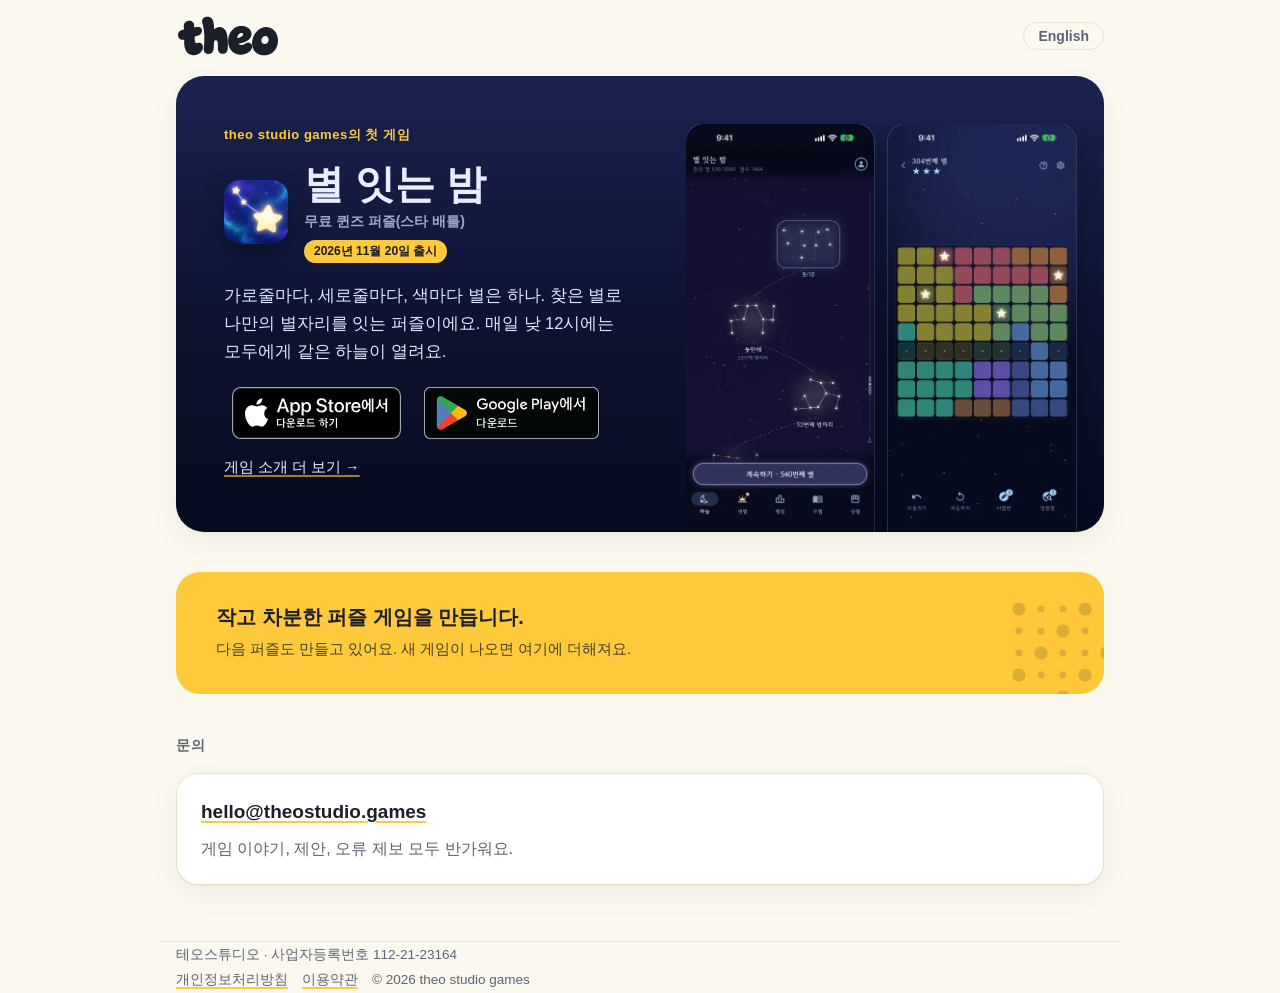
==== commit 5fe8bad3: "규칙 문구 표준화(가로줄·세로줄·색마다 별은 하나, 붙음·대각선): 홈·받기·소개 meta/og/JSON-LD/본문·FAQ·llms.txt, 영문 이름 Starnight 별칭(St" ====
--- a/index.html
+++ b/index.html
@@ -35,10 +35,10 @@
   <article class="game hero-game"><div class="hg-text">
     <p class="eyebrow">theo studio games의 첫 게임</p>
     <div class="game-head"><img src="img/starnight-icon.webp" alt="" width="64" height="64"><div><h1><a href="starnight/">별 잇는 밤</a></h1><span class="kw">무료 퀸즈 퍼즐(스타 배틀)</span><span class="badge">2026년 11월 20일 출시</span></div></div>
-    <p class="game-desc">줄마다, 열마다, 색마다 별은 딱 하나. 찾은 별로 나만의 별자리를 잇는 퍼즐이에요. 매일 낮 12시에는 모두에게 같은 하늘이 열려요.</p>
+    <p class="game-desc">가로줄마다, 세로줄마다, 색마다 별은 하나. 찾은 별로 나만의 별자리를 잇는 퍼즐이에요. 매일 낮 12시에는 모두에게 같은 하늘이 열려요.</p>
     <div class="stores big"><a class="store has-badge" data-store="ios" href="https://apps.apple.com/app/id6829614015" rel="noopener"><img class="badge-img" src="img/badge-appstore-ko.svg" alt="App Store에서 다운로드하기" width="129.7" height="40"><span class="txt">App Store</span></a><a class="store has-badge" data-store="android" href="https://play.google.com/store/apps/details?id=com.theostudio.starnight" rel="noopener"><img class="badge-img" src="img/badge-googleplay-ko.png" alt="Google Play에서 다운로드" width="646" height="250"><span class="txt">Google Play</span></a></div>
     <p class="more"><a href="starnight/">게임 소개 더 보기 →</a></p>
-  </div><div class="shots"><figure><img src="img/starnight-sky-ko.webp" alt="지평선 위로 이어지는 300개의 별자리" width="390" height="847" loading="lazy"><figcaption>지평선 위로 이어지는 300개의 별자리</figcaption></figure><figure><img src="img/starnight-board-ko.webp" alt="가로·세로·색마다 별은 딱 하나" width="390" height="847" loading="lazy"><figcaption>가로·세로·색마다 별은 딱 하나</figcaption></figure><figure><img src="img/starnight-constellation-ko.webp" alt="찾은 별 10개로 나만의 별자리" width="390" height="847" loading="lazy"><figcaption>찾은 별 10개로 나만의 별자리</figcaption></figure><figure><img src="img/starnight-daily-ko.webp" alt="매일 낮 12시, 오늘의 샛별" width="390" height="847" loading="lazy"><figcaption>매일 낮 12시, 오늘의 샛별</figcaption></figure></div></article>
+  </div><div class="shots"><figure><img src="img/starnight-sky-ko.webp" alt="지평선 위로 이어지는 300개의 별자리" width="390" height="847" loading="lazy"><figcaption>지평선 위로 이어지는 300개의 별자리</figcaption></figure><figure><img src="img/starnight-board-ko.webp" alt="가로줄·세로줄·색마다 별은 하나" width="390" height="847" loading="lazy"><figcaption>가로줄·세로줄·색마다 별은 하나</figcaption></figure><figure><img src="img/starnight-constellation-ko.webp" alt="찾은 별 10개로 나만의 별자리" width="390" height="847" loading="lazy"><figcaption>찾은 별 10개로 나만의 별자리</figcaption></figure><figure><img src="img/starnight-daily-ko.webp" alt="매일 낮 12시, 오늘의 샛별" width="390" height="847" loading="lazy"><figcaption>매일 낮 12시, 오늘의 샛별</figcaption></figure></div></article>
 
   <section class="studio"><h2>작고 차분한 퍼즐 게임을 만듭니다.</h2><p>다음 퍼즐도 만들고 있어요. 새 게임이 나오면 여기에 더해져요.</p><svg class="dots" viewBox="0 0 100 100" aria-hidden="true"><g fill="#1b1f2a"><circle cx="10" cy="10" r="6"/><circle cx="10" cy="30" r="3.2"/><circle cx="10" cy="50" r="3.2"/><circle cx="10" cy="70" r="6"/><circle cx="10" cy="90" r="3.2"/><circle cx="30" cy="10" r="3.2"/><circle cx="30" cy="30" r="3.2"/><circle cx="30" cy="50" r="6"/><circle cx="30" cy="70" r="3.2"/><circle cx="30" cy="90" r="3.2"/><circle cx="50" cy="10" r="3.2"/><circle cx="50" cy="30" r="6"/><circle cx="50" cy="50" r="3.2"/><circle cx="50" cy="70" r="3.2"/><circle cx="50" cy="90" r="6"/><circle cx="70" cy="10" r="6"/><circle cx="70" cy="30" r="3.2"/><circle cx="70" cy="50" r="3.2"/><circle cx="70" cy="70" r="6"/><circle cx="70" cy="90" r="3.2"/><circle cx="90" cy="10" r="3.2"/><circle cx="90" cy="30" r="3.2"/><circle cx="90" cy="50" r="6"/><circle cx="90" cy="70" r="3.2"/><circle cx="90" cy="90" r="3.2"/></g></svg></section>
 
--- a/style.css
+++ b/style.css
@@ -184,3 +184,13 @@
 .store.has-badge:not([aria-disabled]) .badge-img{width:auto;max-width:none;height:var(--bh);margin:0}
 .store.has-badge:not([aria-disabled]) .badge-img[src*="googleplay-ko"]{height:calc(var(--bh) * 250 / 192);margin:calc(var(--bh) * -29 / 192) 0}
 .store.has-badge:not([aria-disabled]) .badge-img[src*="googleplay-en"]{height:calc(var(--bh) * 250 / 168);margin:calc(var(--bh) * -41 / 168)}
+
+/* 소개 페이지 추천 대상·자주 묻는 질문 (/starnight/, /en/starnight/) */
+.recommend,.faq{margin:28px 0 0;padding:0 28px}
+.recommend h2,.faq h2{font-size:19px;font-weight:800;color:#fff;margin:0 0 12px}
+.recommend ul{margin:0;padding:0 0 0 1.1em;color:#c4d0f0;font-size:15px;line-height:1.75}
+.faq details{border-top:1px solid rgba(190,210,255,.15);padding:12px 0}
+.faq details:last-child{border-bottom:1px solid rgba(190,210,255,.15)}
+.faq summary{cursor:pointer;color:#fff;font-size:15.5px;font-weight:700;line-height:1.5}
+.faq p{margin:8px 0 0;color:#c4d0f0;font-size:15px;line-height:1.65}
+@media (min-width:720px){.recommend,.faq{padding:0 44px}}
